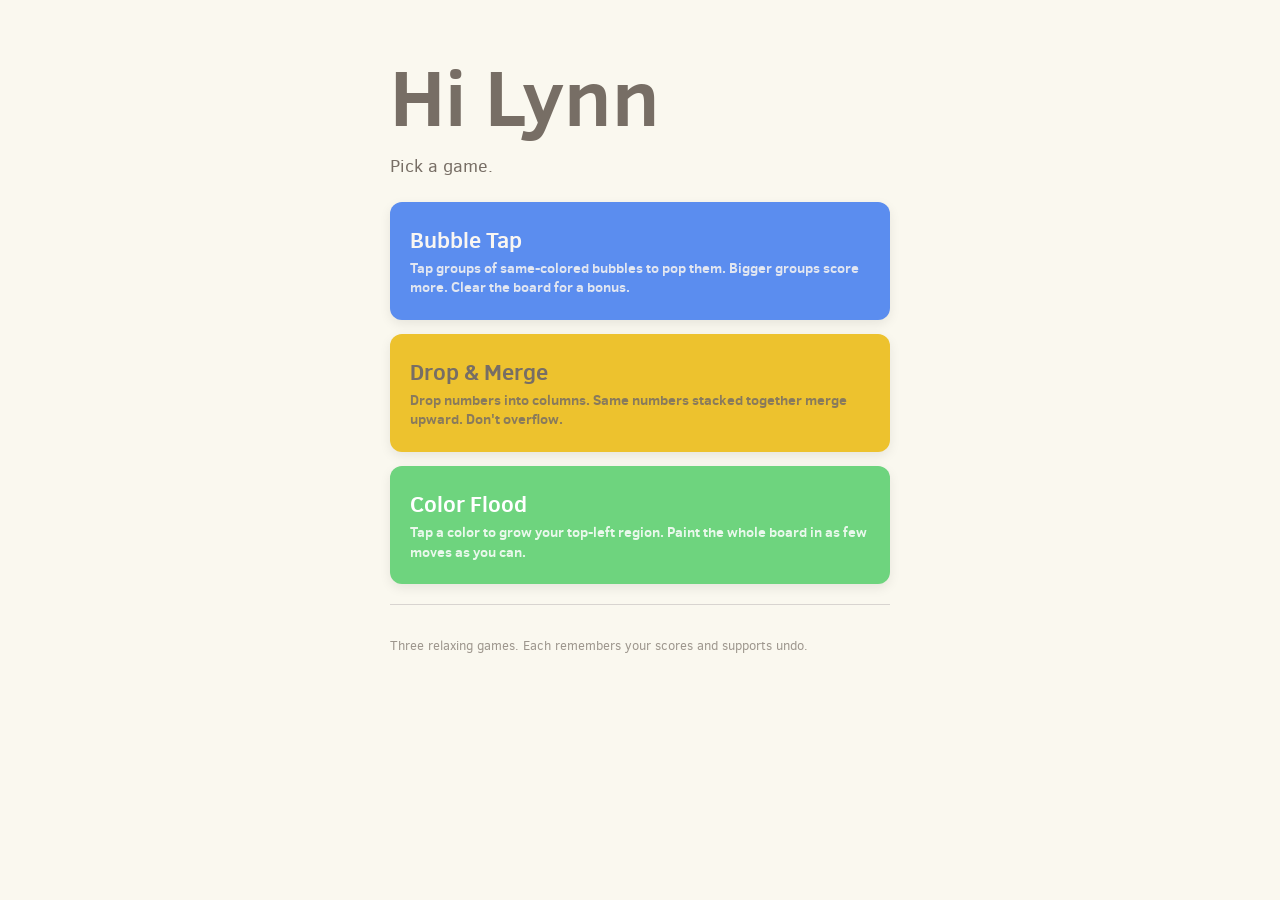
==== index.html @ cf9e7b39 "Initial lynngame: launcher + Bubble Tap, Drop & Merge, Color Flood Three relaxing thumb-friendly gam" ====
<!DOCTYPE html>
<html lang="en">
<head>
  <meta charset="utf-8">
  <title>Lynn's games</title>
  <link href="shared/style/main.css" rel="stylesheet" type="text/css">
  <link rel="shortcut icon" href="favicon.ico">
  <link rel="manifest" href="manifest.webmanifest">
  <link rel="apple-touch-icon" href="meta/apple-touch-icon-180.png">
  <meta name="apple-mobile-web-app-capable" content="yes">
  <meta name="apple-mobile-web-app-status-bar-style" content="black-translucent">
  <meta name="apple-mobile-web-app-title" content="Lynn's games">
  <meta name="theme-color" content="#faf8ef">
  <meta name="viewport" content="width=device-width, initial-scale=1.0, maximum-scale=1, user-scalable=no, viewport-fit=cover">
</head>
<body>
  <div class="container">
    <div class="heading">
      <h1 class="title">Hi Lynn</h1>
    </div>

    <p>Pick a game.</p>

    <nav class="launcher">
      <a class="launcher-tile bubble" href="bubble/">
        <h3>Bubble Tap</h3>
        <p>Tap groups of same-colored bubbles to pop them. Bigger groups score more. Clear the board for a bonus.</p>
      </a>
      <a class="launcher-tile drop" href="drop/">
        <h3>Drop &amp; Merge</h3>
        <p>Drop numbers into columns. Same numbers stacked together merge upward. Don't overflow.</p>
      </a>
      <a class="launcher-tile flood" href="flood/">
        <h3>Color Flood</h3>
        <p>Tap a color to grow your top-left region. Paint the whole board in as few moves as you can.</p>
      </a>
    </nav>

    <hr>
    <p style="font-size: 13px; opacity: 0.7;">Three relaxing games. Each remembers your scores and supports undo.</p>
  </div>

  <script>
    if ("serviceWorker" in navigator) {
      window.addEventListener("load", function () {
        navigator.serviceWorker.register("service-worker.js").catch(function () {});
      });
    }
  </script>
</body>
</html>
---- shared/style/main.css ----
@import url(fonts/clear-sans.css);

html, body {
  margin: 0;
  padding: 0;
  background: #faf8ef;
  color: #776e65;
  font-family: "Clear Sans", "Helvetica Neue", Arial, sans-serif;
  font-size: 18px;
}

body {
  margin: 40px 0;
}

p { margin-top: 0; margin-bottom: 10px; line-height: 1.65; }
a { color: #776e65; font-weight: bold; text-decoration: underline; cursor: pointer; }
strong.important { text-transform: uppercase; }
hr { border: none; border-bottom: 1px solid #d8d4d0; margin: 20px 0 30px; }

.container { width: 500px; margin: 0 auto; }

/* ---- Heading: title + score badges --------------------------------- */
.heading:after {
  content: ""; display: block; clear: both;
}

h1.title {
  font-size: 80px;
  font-weight: bold;
  margin: 0;
  display: block;
  float: left;
}

.scores-container {
  float: right;
  text-align: right;
}

.score-container, .best-container {
  position: relative;
  display: inline-block;
  background: #bbada0;
  padding: 15px 25px;
  font-size: 25px;
  height: 25px;
  line-height: 47px;
  font-weight: bold;
  border-radius: 3px;
  color: white;
  margin-top: 8px;
  text-align: center;
}
.score-container:after, .best-container:after {
  position: absolute;
  width: 100%;
  top: 10px;
  left: 0;
  text-transform: uppercase;
  font-size: 13px;
  line-height: 13px;
  text-align: center;
  color: #eee4da;
}
.score-container:after { content: "Score"; }
.best-container:after  { content: "Best"; }

@-webkit-keyframes move-up { 0% { top: 25px; opacity: 1; } 100% { top: -50px; opacity: 0; } }
@keyframes move-up         { 0% { top: 25px; opacity: 1; } 100% { top: -50px; opacity: 0; } }

.score-container .score-addition, .best-container .score-addition {
  position: absolute;
  right: 30px;
  color: rgba(119, 110, 101, 0.9);
  font-size: 25px;
  line-height: 25px;
  font-weight: bold;
  z-index: 100;
  -webkit-animation: move-up 600ms ease-in;
  animation: move-up 600ms ease-in;
  -webkit-animation-fill-mode: both;
  animation-fill-mode: both;
}

/* ---- Action row: New Game | Undo | Redo | gear --------------------- */
.above-game .action-row {
  display: flex;
  flex-wrap: nowrap;
  gap: 8px;
  align-items: stretch;
  justify-content: flex-end;
}

.above-game .action-row .restart-button,
.above-game .action-row .undo-button,
.above-game .action-row .redo-button {
  float: none;
  display: inline-flex;
  align-items: center;
  justify-content: center;
  background: #8f7a66;
  border-radius: 6px;
  padding: 0 12px;
  text-decoration: none;
  color: #f9f6f2;
  min-height: 44px;
  line-height: 1;
  font-weight: bold;
  cursor: pointer;
  -webkit-tap-highlight-color: rgba(0,0,0,0.05);
  user-select: none;
  -webkit-user-select: none;
  margin: 0;
  width: auto;
  box-sizing: border-box;
  white-space: nowrap;
}

.above-game .action-row .restart-button { background: #8f7a66; }
.above-game .action-row .undo-button,
.above-game .action-row .redo-button { background: #a89484; }

.above-game .action-row .settings-button {
  float: none;
  display: inline-flex;
  align-items: center;
  justify-content: center;
  flex: 0 0 36px;
  height: 44px;
  padding: 0;
  background: transparent;
  border: none;
  color: #776e65;
  font-size: 20px;
  line-height: 1;
  text-decoration: none;
  cursor: pointer;
  border-radius: 6px;
  opacity: 0.55;
  transition: opacity 120ms ease;
  -webkit-tap-highlight-color: rgba(0,0,0,0.05);
  user-select: none;
  -webkit-user-select: none;
  margin: 0;
}

.above-game .action-row .settings-button:hover,
.above-game .action-row .settings-button:active,
.above-game .action-row .settings-button:focus {
  opacity: 1;
}

.above-game .action-row .is-disabled {
  opacity: 0.35;
  pointer-events: none;
}

/* ---- Score history strip ------------------------------------------- */
.score-history-strip {
  margin-top: 10px;
  display: flex;
  gap: 6px;
  flex-wrap: wrap;
  font-size: 13px;
  color: #776e65;
}
.score-history-strip.is-hidden { display: none; }
.score-history-pill {
  background: #eee4da;
  color: #776e65;
  padding: 4px 10px;
  border-radius: 999px;
  font-weight: bold;
}
.score-history-empty { opacity: 0.55; font-style: italic; }

/* ---- Game container shell (each game fills it differently) --------- */
.game-container {
  margin-top: 30px;
  position: relative;
  padding: 12px;
  background: #bbada0;
  border-radius: 8px;
  box-sizing: border-box;
  cursor: default;
  -webkit-touch-callout: none;
  -webkit-user-select: none;
  user-select: none;
  -ms-touch-action: manipulation;
  touch-action: manipulation;
}

@-webkit-keyframes fade-in { 0% { opacity: 0; } 100% { opacity: 1; } }
@keyframes fade-in         { 0% { opacity: 0; } 100% { opacity: 1; } }

.game-container .game-message {
  display: none;
  position: absolute;
  inset: 0;
  background: rgba(238, 228, 218, 0.7);
  z-index: 100;
  text-align: center;
  border-radius: 8px;
  -webkit-animation: fade-in 600ms ease 200ms;
  animation: fade-in 600ms ease 200ms;
  -webkit-animation-fill-mode: both;
  animation-fill-mode: both;
}
.game-container .game-message p {
  font-size: 36px;
  font-weight: bold;
  margin-top: 40%;
}
.game-container .game-message .lower {
  display: block;
  margin-top: 20px;
}
.game-container .game-message a {
  display: inline-block;
  background: #8f7a66;
  border-radius: 6px;
  padding: 0 20px;
  text-decoration: none;
  color: #f9f6f2;
  height: 44px;
  line-height: 44px;
  margin: 0 6px;
  font-weight: bold;
}
.game-container .game-message.game-over,
.game-container .game-message.game-won {
  display: block;
}
.game-container .game-message.game-won {
  background: rgba(237, 194, 46, 0.55);
  color: #f9f6f2;
}

/* ---- Settings panel ------------------------------------------------- */
.settings-panel {
  display: none;
  position: fixed;
  inset: 0;
  background: rgba(0, 0, 0, 0.45);
  z-index: 200;
  align-items: center;
  justify-content: center;
  padding: 20px;
  box-sizing: border-box;
}
.settings-panel.is-open { display: flex; }
.settings-card {
  background: #faf8ef;
  color: #776e65;
  border-radius: 12px;
  padding: 18px 20px;
  max-width: 360px;
  width: 100%;
  box-sizing: border-box;
  box-shadow: 0 12px 30px rgba(0,0,0,0.25);
  max-height: calc(100vh - 60px);
  overflow-y: auto;
  -webkit-overflow-scrolling: touch;
}
.settings-header {
  display: flex; justify-content: space-between; align-items: center;
  margin-bottom: 8px;
}
.settings-header h2 { margin: 0; font-size: 22px; }
.settings-close {
  font-size: 28px; line-height: 28px; text-decoration: none; color: #776e65;
  padding: 4px 10px; cursor: pointer;
}
.settings-row {
  display: flex; justify-content: space-between; align-items: center;
  padding: 12px 0; gap: 12px;
  border-top: 1px solid #ece6dd;
}
.settings-row:first-of-type { border-top: none; }
.settings-label { flex: 1; font-weight: 500; }
.settings-row select, .settings-row input[type="checkbox"] { font-size: 16px; }
.settings-row select {
  background: #fff; border: 1px solid #d8d4d0; border-radius: 6px;
  padding: 6px 10px; color: #776e65;
}
.settings-row input[type="checkbox"] {
  width: 22px; height: 22px; accent-color: #8f7a66;
}
.settings-section {
  margin-top: 12px; border-top: 1px solid #ece6dd; padding-top: 12px;
}
.settings-section-title { font-weight: bold; margin-bottom: 8px; }
.settings-history-list { list-style: none; margin: 0 0 8px; padding: 0; }
.settings-history-list li {
  display: flex; justify-content: space-between;
  padding: 6px 0; border-bottom: 1px dashed #ece6dd;
  font-size: 14px;
}
.settings-history-list li.settings-history-empty {
  border: none; font-style: italic; opacity: 0.7; justify-content: flex-start;
}
.settings-history-list .hist-score { font-weight: bold; }
.settings-history-list .hist-tile  { opacity: 0.7; }
.settings-history-list .hist-date  { opacity: 0.6; min-width: 40px; text-align: right; }
.settings-clear-history {
  display: inline-block; font-size: 13px; color: #b56565;
  text-decoration: underline; cursor: pointer; padding: 6px 0;
}

/* iOS safe-area */
@supports (padding: env(safe-area-inset-top)) {
  body {
    padding-top: env(safe-area-inset-top);
    padding-bottom: env(safe-area-inset-bottom);
  }
}

/* ---- Mobile breakpoint --------------------------------------------- */
@media screen and (max-width: 520px) {
  html, body { font-size: 15px; }
  body { margin: 20px 0; padding: 0 20px; }

  h1.title { font-size: 27px; margin-top: 15px; }
  .container { width: 280px; margin: 0 auto; }

  .score-container, .best-container {
    margin-top: 0;
    padding: 15px 10px;
    min-width: 40px;
  }
  .heading { margin-bottom: 10px; }

  .above-game .action-row {
    gap: 6px;
    justify-content: space-between;
  }
  .above-game .action-row .restart-button,
  .above-game .action-row .undo-button,
  .above-game .action-row .redo-button {
    flex: 1 1 0;
    min-width: 0;
    padding: 0 4px;
    font-size: 13px;
  }

  .game-container {
    margin-top: 17px;
    padding: 10px;
  }
  .game-container .game-message p {
    font-size: 28px;
    margin-top: 35%;
  }
}

/* ---- Game-launcher specific styles --------------------------------- */
.launcher {
  display: flex;
  flex-direction: column;
  gap: 14px;
  margin-top: 20px;
}
.launcher-tile {
  display: block;
  background: #8f7a66;
  color: #f9f6f2;
  text-decoration: none;
  border-radius: 12px;
  padding: 22px 20px;
  box-shadow: 0 4px 12px rgba(0,0,0,0.08);
  -webkit-tap-highlight-color: rgba(0,0,0,0.05);
}
.launcher-tile h3 {
  margin: 0 0 4px 0;
  font-size: 22px;
  font-weight: bold;
}
.launcher-tile p {
  margin: 0;
  font-size: 14px;
  opacity: 0.85;
  line-height: 1.4;
}
.launcher-tile.bubble { background: #5b8def; }
.launcher-tile.drop   { background: #edc22e; color: #776e65; }
.launcher-tile.flood  { background: #6ed47e; color: #ffffff; }
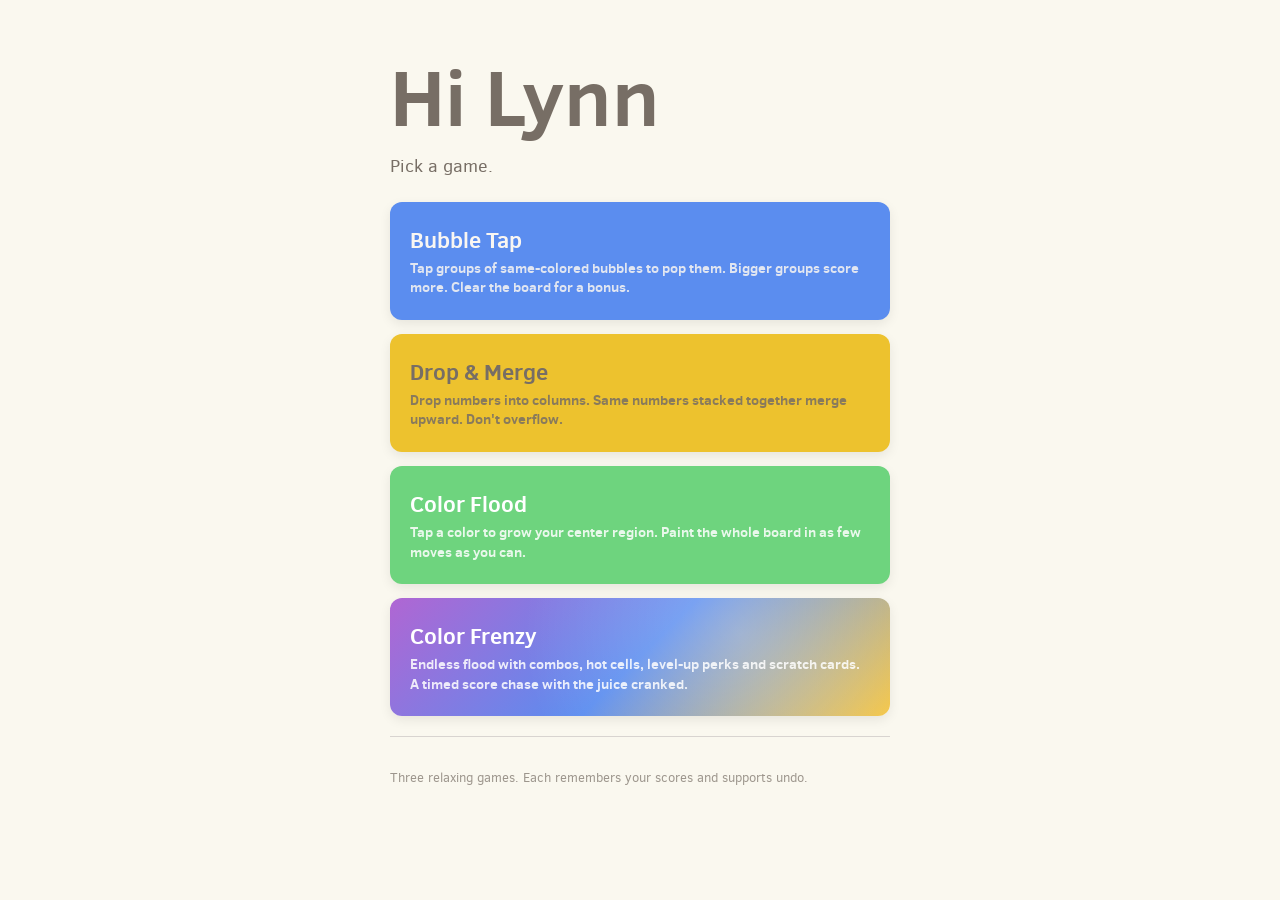
==== commit b4ac6656: "Add Color Frenzy — endless juiced-up flood with perks and scratch cards Frenzy is a fork of Color Fl" ====
--- a/index.html
+++ b/index.html
@@ -32,7 +32,11 @@
       </a>
       <a class="launcher-tile flood" href="flood/">
         <h3>Color Flood</h3>
-        <p>Tap a color to grow your top-left region. Paint the whole board in as few moves as you can.</p>
+        <p>Tap a color to grow your center region. Paint the whole board in as few moves as you can.</p>
+      </a>
+      <a class="launcher-tile frenzy" href="frenzy/">
+        <h3>Color Frenzy</h3>
+        <p>Endless flood with combos, hot cells, level-up perks and scratch cards. A timed score chase with the juice cranked.</p>
       </a>
     </nav>
 
@@ -41,9 +45,31 @@
   </div>
 
   <script>
+    // Register the service worker with updateViaCache: 'none' so the browser
+    // never serves a cached service-worker.js — every page load checks for a
+    // new SW byte-by-byte. Combined with stale-while-revalidate inside the
+    // SW, this means users see fresh content on the next reload after a
+    // deploy. If a new SW is found, kick it through skipWaiting so the
+    // following reload picks up the new bundle without hitting stale cache.
     if ("serviceWorker" in navigator) {
       window.addEventListener("load", function () {
-        navigator.serviceWorker.register("service-worker.js").catch(function () {});
+        navigator.serviceWorker.register("service-worker.js", { updateViaCache: "none" })
+          .then(function (reg) {
+            if (reg.waiting) reg.waiting.postMessage("skipWaiting");
+            reg.addEventListener("updatefound", function () {
+              var nw = reg.installing;
+              if (!nw) return;
+              nw.addEventListener("statechange", function () {
+                if (nw.state === "installed" && navigator.serviceWorker.controller) {
+                  nw.postMessage("skipWaiting");
+                }
+              });
+            });
+            document.addEventListener("visibilitychange", function () {
+              if (document.visibilityState === "visible") reg.update().catch(function () {});
+            });
+          })
+          .catch(function () {});
       });
     }
   </script>
--- a/shared/style/main.css
+++ b/shared/style/main.css
@@ -385,3 +385,16 @@
 .launcher-tile.bubble { background: #5b8def; }
 .launcher-tile.drop   { background: #edc22e; color: #776e65; }
 .launcher-tile.flood  { background: #6ed47e; color: #ffffff; }
+.launcher-tile.frenzy {
+  background: linear-gradient(135deg, #b066d3 0%, #5b8def 50%, #f5c542 100%);
+  color: #ffffff;
+  position: relative;
+  overflow: hidden;
+}
+.launcher-tile.frenzy::after {
+  content: "";
+  position: absolute;
+  inset: 0;
+  background: radial-gradient(circle at 70% 30%, rgba(255,255,255,0.25), transparent 60%);
+  pointer-events: none;
+}
